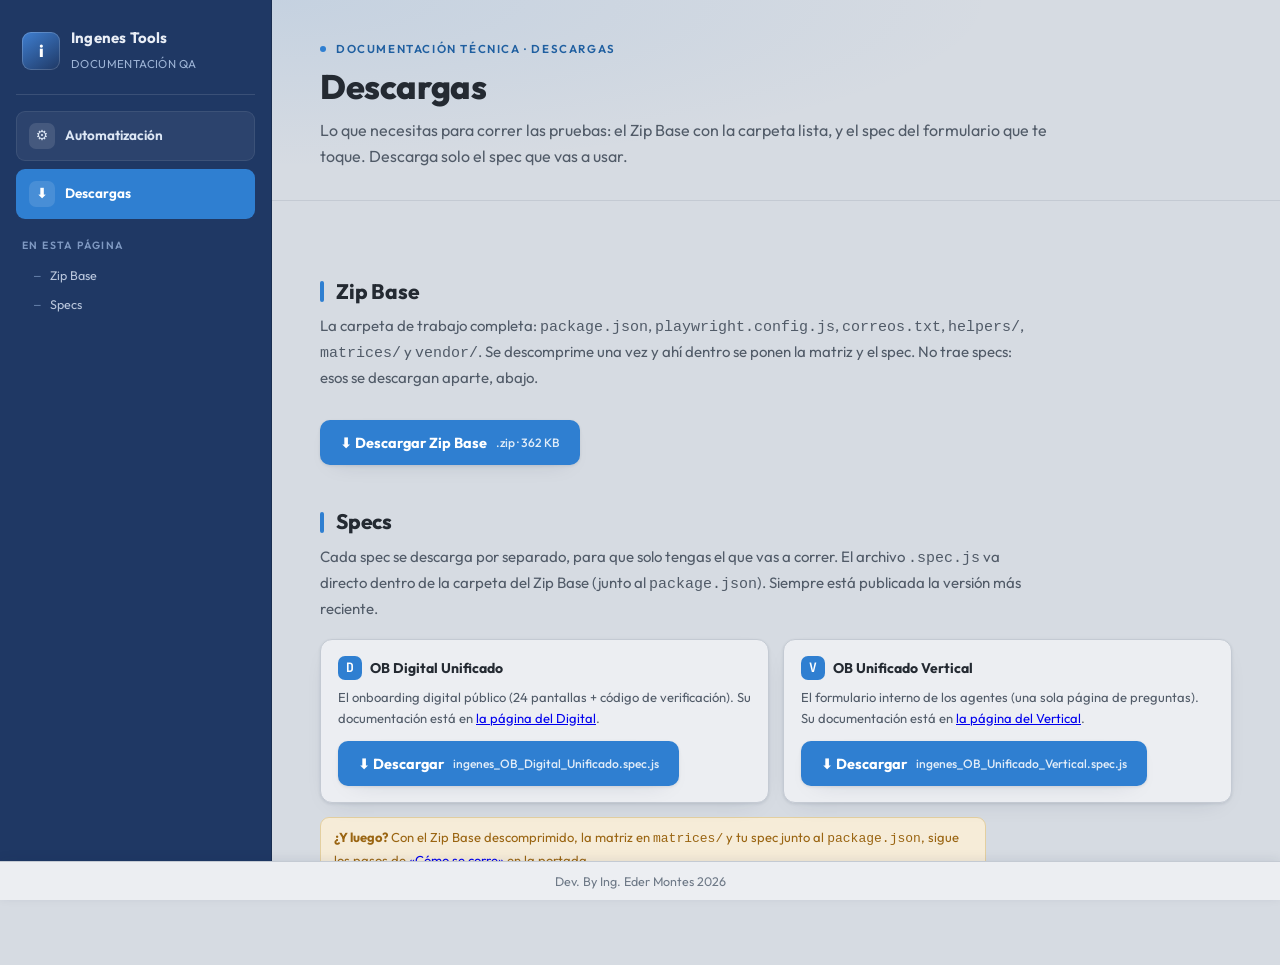
==== descargas.html @ e76271c8 "Botones de módulo + página Descargas" ====
<!doctype html>
<html lang="es">
<head>
<meta charset="utf-8">
<meta name="viewport" content="width=device-width,initial-scale=1">
<title>Descargas · Documentación QA — Ingenes</title>
<link rel="icon" href="data:image/svg+xml,<svg xmlns='http://www.w3.org/2000/svg' viewBox='0 0 100 100'><text y='.9em' font-size='90'>🧪</text></svg>">
<link rel="preconnect" href="https://fonts.googleapis.com">
<link rel="preconnect" href="https://fonts.gstatic.com" crossorigin>
<link href="https://fonts.googleapis.com/css2?family=Outfit:wght@400;500;600;700;800&family=JetBrains+Mono:wght@400;500;600&display=swap" rel="stylesheet">
<link rel="stylesheet" href="estilo.css">
</head>
<body>
<div class="doc-wrap">
  <!-- ===================== SIDEBAR ===================== -->
  <aside class="doc-side">
    <div class="doc-brand">
      <div class="glyph">i</div>
      <div><b>Ingenes Tools</b><span>Documentación QA</span></div>
    </div>

    <a class="btn-mod" href="index.html"><span class="mico">⚙</span> Automatización</a>
    <a class="btn-mod on" href="descargas.html"><span class="mico">⬇</span> Descargas</a>

    <div class="seccTitle">En esta página</div>
    <ul class="doc-toc">
      <li><a href="#zipbase"><span class="n">—</span> Zip Base</a></li>
      <li><a href="#specs"><span class="n">—</span> Specs</a></li>
    </ul>
  </aside>

  <!-- ===================== MAIN ===================== -->
  <main class="doc-main" id="top">
    <header class="doc-head">
      <div class="eyebrow"><span class="dot"></span> Documentación técnica · Descargas</div>
      <h1>Descargas</h1>
      <p class="lede">Lo que necesitas para correr las pruebas: el Zip Base con la carpeta lista, y
        el spec del formulario que te toque. Descarga solo el spec que vas a usar.</p>
    </header>

    <div class="doc-body">

      <!-- ===== ZIP BASE ===== -->
      <section id="zipbase">
        <div class="secHead"><span class="bar"></span><h2>Zip Base</h2></div>
        <p class="secIntro">La carpeta de trabajo completa: <code>package.json</code>,
          <code>playwright.config.js</code>, <code>correos.txt</code>, <code>helpers/</code>,
          <code>matrices/</code> y <code>vendor/</code>. Se descomprime una vez y ahí dentro se
          ponen la matriz y el spec. No trae specs: esos se descargan aparte, abajo.</p>
        <a class="btnZip" href="descargas/paquete_base.zip" download>⬇ Descargar Zip Base
          <small>.zip · 362 KB</small></a>
      </section>

      <!-- ===== SPECS ===== -->
      <section id="specs">
        <div class="secHead"><span class="bar"></span><h2>Specs</h2></div>
        <p class="secIntro">Cada spec se descarga por separado, para que solo tengas el que vas a
          correr. El archivo <code>.spec.js</code> va directo dentro de la carpeta del Zip Base
          (junto al <code>package.json</code>). Siempre está publicada la versión más reciente.</p>

        <div class="grid" style="grid-template-columns:repeat(auto-fit,minmax(300px,1fr))">
          <div class="card">
            <h3><span class="ic">D</span> OB Digital Unificado</h3>
            <p>El onboarding digital público (24 pantallas + código de verificación).
              Su documentación está en <a href="digital.html">la página del Digital</a>.</p>
            <a class="btnZip" href="https://drive.google.com/uc?export=download&amp;id=1WWjgxQOC60i-7vlJYjpPhplYY8ahcqlj">⬇ Descargar
              <small>ingenes_OB_Digital_Unificado.spec.js</small></a>
          </div>
          <div class="card">
            <h3><span class="ic">V</span> OB Unificado Vertical</h3>
            <p>El formulario interno de los agentes (una sola página de preguntas).
              Su documentación está en <a href="vertical.html">la página del Vertical</a>.</p>
            <a class="btnZip" href="https://drive.google.com/uc?export=download&amp;id=1h3YO26q4yd5fGbbvjWOD9lInurzxNKOk">⬇ Descargar
              <small>ingenes_OB_Unificado_Vertical.spec.js</small></a>
          </div>
        </div>

        <div class="nota" style="margin-top:14px"><b>¿Y luego?</b> Con el Zip Base descomprimido,
          la matriz en <code>matrices/</code> y tu spec junto al <code>package.json</code>, sigue
          los pasos de <a href="index.html#correr">«Cómo se corre»</a> en la portada.</div>
      </section>

      <div class="footer">
        <span>Dev. By Ing. Eder Montes 2026</span>
      </div>
    </div>
  </main>
</div>
</body>
</html>
---- estilo.css ----
/* ===== Documentación QA — Ingenes Tools (solo el estilo) =====
     Paleta y tipografía tomadas del dashboard: Outfit, sidebar navy #1f3864,
     fondo gris-azulado, acento azul Ingenes #2f7fd1. */
  :root{
    --navy-900:#14243f; --navy-800:#1f3864; --navy-700:#2c3e50;
    --acento:#2f7fd1; --acento-ink:#1f5fa0;
    --fondo:#d6dbe2; --panel:#eceef2; --panel-2:#e3e7ed; --borde:#c4cad3;
    --ink:#242a32; --ink-tenue:#515b68; --ink-debil:#6e7987;
    --nota:#9a6512; --nota-bg:#f6ecd8; --nota-bd:#e3cfa0;
    --corte:#1f7a4d; --corte-bg:#dcefe4; --corte-bd:#aed9c2;
    /* Cajas de código: tema Monokai, como en el IDE */
    --code-bg:#272822; --code-ink:#f8f8f2; --code-regex:#fd971f;
    --code-str:#e6db74; --code-num:#ae81ff; --code-com:#75715e; --code-kw:#f92672;
    --sombra:0 1px 3px rgba(20,36,63,.10), 0 8px 24px -16px rgba(20,36,63,.25);
    --mono:'JetBrains Mono','Cascadia Code','Consolas',ui-monospace,monospace;
    --sans:'Outfit',system-ui,-apple-system,'Segoe UI',Roboto,sans-serif;
  }
  @media (prefers-color-scheme:dark){
    :root{
      --fondo:#0f1726; --panel:#182236; --panel-2:#1c2740; --borde:#2b3a57;
      --ink:#e7ecf3; --ink-tenue:#a9b4c6; --ink-debil:#8591a7;
      --nota:#e0b765; --nota-bg:#2a2414; --nota-bd:#4a3c1d;
      --corte:#7fd0a5; --corte-bg:#13291f; --corte-bd:#2c4e3b;
      --acento:#5fa0e0; --acento-ink:#8fc0f0;
    }
  }
  :root[data-theme="dark"]{
    --fondo:#0f1726; --panel:#182236; --panel-2:#1c2740; --borde:#2b3a57;
    --ink:#e7ecf3; --ink-tenue:#a9b4c6; --ink-debil:#8591a7;
    --nota:#e0b765; --nota-bg:#2a2414; --nota-bd:#4a3c1d;
    --corte:#7fd0a5; --corte-bg:#13291f; --corte-bd:#2c4e3b;
    --acento:#5fa0e0; --acento-ink:#8fc0f0;
  }
  :root[data-theme="light"]{
    --fondo:#d6dbe2; --panel:#eceef2; --panel-2:#e3e7ed; --borde:#c4cad3;
    --ink:#242a32; --ink-tenue:#515b68; --ink-debil:#6e7987;
    --nota:#9a6512; --nota-bg:#f6ecd8; --nota-bd:#e3cfa0;
    --corte:#1f7a4d; --corte-bg:#dcefe4; --corte-bd:#aed9c2;
    --acento:#2f7fd1; --acento-ink:#1f5fa0;
  }

  *{box-sizing:border-box;margin:0;padding:0}
  .doc-wrap{font-family:var(--sans);background:var(--fondo);color:var(--ink);
    min-height:100vh;display:grid;grid-template-columns:272px 1fr;
    line-height:1.6;-webkit-font-smoothing:antialiased}

  /* ---- Sidebar navy ---- */
  .doc-side{background:var(--navy-800);color:#e9eef6;position:sticky;top:0;
    height:100vh;overflow-y:auto;padding:22px 16px 40px;
    border-right:1px solid rgba(0,0,0,.2)}
  .doc-brand{display:flex;align-items:center;gap:11px;padding:4px 6px 18px;
    border-bottom:1px solid rgba(255,255,255,.12);margin-bottom:16px}
  .doc-brand .glyph{width:38px;height:38px;border-radius:9px;flex:none;
    background:linear-gradient(145deg,#3f7fd1,#1f3864);display:grid;place-items:center;
    font-weight:800;color:#fff;font-size:17px;box-shadow:inset 0 0 0 1px rgba(255,255,255,.18)}
  .doc-brand b{font-size:15px;font-weight:700;letter-spacing:.2px;display:block}
  .doc-brand span{font-size:11.5px;color:#9db4d6;letter-spacing:.4px;text-transform:uppercase}
  .doc-side .seccTitle{font-size:10.5px;letter-spacing:1.4px;text-transform:uppercase;
    color:#7f99c2;margin:18px 6px 7px;font-weight:600}
  .doc-spec{display:block;padding:9px 11px;border-radius:8px;color:#dce6f4;
    text-decoration:none;font-size:13.5px;font-weight:600;background:rgba(255,255,255,.06);
    border:1px solid rgba(255,255,255,.08)}
  .doc-spec.on{background:var(--acento);border-color:transparent;color:#fff}
  .doc-spec small{display:block;font-weight:500;font-size:11px;color:#bcd0ee;margin-top:2px}
  .doc-spec.on small{color:#e7f0fb}
  .doc-toc{list-style:none;margin-top:4px}
  .doc-toc a{display:flex;gap:9px;align-items:baseline;padding:4.5px 8px;border-radius:6px;
    color:#b9c6dc;text-decoration:none;font-size:12.5px;transition:.14s}
  .doc-toc a:hover{background:rgba(255,255,255,.08);color:#fff}
  .doc-toc a .n{font-family:var(--mono);font-size:11px;color:#6f8ab4;min-width:17px;
    text-align:right;font-variant-numeric:tabular-nums}
  .doc-toc a.mt{margin-top:7px}

  /* ---- Main ---- */
  .doc-main{min-width:0;padding:0 0 80px}
  .doc-head{padding:40px 48px 30px;background:
    radial-gradient(120% 140% at 0% 0%, rgba(47,127,209,.10), transparent 60%);
    border-bottom:1px solid var(--borde)}
  .eyebrow{font-size:11.5px;letter-spacing:1.6px;text-transform:uppercase;
    color:var(--acento-ink);font-weight:600;margin-bottom:10px;display:flex;gap:10px;align-items:center}
  .eyebrow .dot{width:6px;height:6px;border-radius:50%;background:var(--acento)}
  .doc-head h1{font-size:34px;font-weight:800;letter-spacing:-.4px;text-wrap:balance;line-height:1.12}
  .doc-head .lede{margin-top:12px;font-size:16px;color:var(--ink-tenue);max-width:68ch}
  .metarow{display:flex;flex-wrap:wrap;gap:8px;margin-top:18px}
  .pill{font-family:var(--mono);font-size:12px;background:var(--panel);border:1px solid var(--borde);
    color:var(--ink-tenue);padding:4px 10px;border-radius:999px}
  .pill b{color:var(--ink)}

  .doc-body{padding:34px 48px 0;max-width:1060px}
  section{margin-bottom:14px}
  .secHead{display:flex;align-items:center;gap:12px;margin:40px 0 6px}
  .secHead h2{font-size:21px;font-weight:750;letter-spacing:-.2px}
  .secHead .bar{height:21px;width:4px;border-radius:3px;background:var(--acento)}
  .secIntro{color:var(--ink-tenue);max-width:72ch;margin-bottom:18px;font-size:15px}

  /* overview cards */
  .grid{display:grid;grid-template-columns:repeat(auto-fit,minmax(224px,1fr));gap:14px;margin:6px 0 10px}
  .card{background:var(--panel);border:1px solid var(--borde);border-radius:12px;
    padding:16px 17px;box-shadow:var(--sombra)}
  .card h3{font-size:14px;font-weight:700;display:flex;align-items:center;gap:8px;margin-bottom:7px}
  .card h3 .ic{width:24px;height:24px;border-radius:7px;background:var(--acento);color:#fff;
    display:grid;place-items:center;font-size:13px;flex:none;font-family:var(--mono)}
  .card p{font-size:13px;color:var(--ink-tenue)}
  .card code{font-family:var(--mono);font-size:12px;background:var(--panel-2);padding:1px 5px;
    border-radius:5px;color:var(--acento-ink)}

  /* ---- Steps ---- */
  .steps{counter-reset:paso;margin-top:8px}
  .step{position:relative;display:grid;grid-template-columns:46px 1fr;gap:18px;
    padding:22px 0;border-top:1px solid var(--borde)}
  .step:first-child{border-top:none}
  .step .num{counter-increment:paso;font-family:var(--mono);font-variant-numeric:tabular-nums}
  .step .num::before{content:counter(paso,decimal-leading-zero);display:grid;place-items:center;
    width:42px;height:42px;border-radius:11px;background:var(--navy-800);color:#dce7f7;
    font-size:14px;font-weight:600;box-shadow:var(--sombra)}
  .step.corte .num::before{background:var(--corte);color:#06231a}
  .step-h{display:flex;flex-wrap:wrap;align-items:baseline;gap:10px}
  .step-h h3{font-size:18px;font-weight:750;letter-spacing:-.2px}
  .step-h .titulo{font-size:13px;color:var(--ink-debil);font-style:italic}
  .chips{display:flex;flex-wrap:wrap;gap:6px;margin:9px 0 2px}
  .chip{font-size:11.5px;letter-spacing:.3px;font-weight:600;padding:3px 9px;border-radius:999px;
    background:var(--acento);color:#fff}
  .chip.sec{background:var(--panel-2);color:var(--ink-tenue);border:1px solid var(--borde)}
  .step p{font-size:14.5px;color:var(--ink-tenue);margin-top:9px;max-width:74ch}
  .step p b{color:var(--ink);font-weight:650}

  .nota{margin-top:11px;padding:9px 13px;border-radius:9px;background:var(--nota-bg);
    border:1px solid var(--nota-bd);color:var(--nota);font-size:13px;max-width:74ch}
  .nota b{color:var(--nota)}
  .corteTag{margin-top:11px;display:inline-flex;align-items:center;gap:8px;padding:7px 12px;
    border-radius:9px;background:var(--corte-bg);border:1px solid var(--corte-bd);
    color:var(--corte);font-size:12.5px;font-weight:650}

  /* code */
  figure.code{margin-top:12px;border-radius:11px;overflow:hidden;border:1px solid var(--borde);
    box-shadow:var(--sombra);max-width:860px}
  figure.code figcaption{background:#1e1f1c;color:#a59f85;font-family:var(--mono);
    font-size:11.5px;padding:7px 14px;display:flex;justify-content:space-between;align-items:center;
    border-bottom:1px solid rgba(255,255,255,.08)}
  figure.code figcaption .f{color:#f8f8f2}
  .code pre{background:var(--code-bg);color:var(--code-ink);font-family:var(--mono);font-size:12.5px;
    line-height:1.7;padding:14px 16px;overflow-x:auto;white-space:pre}
  .code .cm{color:var(--code-com);font-style:italic}
  .code .rx{color:var(--code-regex)}
  .code .st{color:var(--code-str)}
  .code .nu{color:var(--code-num)}
  .code .kw{color:var(--code-kw)}
  .code .fn{color:#a6e22e}

  .footer{position:fixed;left:0;right:0;bottom:0;z-index:50;margin:0;
    padding:9px 20px;background:var(--panel);border-top:1px solid var(--borde);
    color:var(--ink-debil);font-size:12.5px;display:flex;justify-content:center;
    box-shadow:0 -2px 10px rgba(20,36,63,.08)}

  @media (max-width:860px){
    .doc-wrap{grid-template-columns:1fr}
    .doc-side{position:static;height:auto;display:none}
    .doc-head,.doc-body,.footer{padding-left:22px;padding-right:22px}
    .footer{margin-left:0;margin-right:0}
  }

/* ---- Base del sitio (páginas sueltas) ---- */
html,body{margin:0;padding:0;background:var(--fondo)}

/* ---- Portada: tarjetas-liga ---- */
.grid a.card{display:block;text-decoration:none;color:inherit;
  transition:border-color .15s,transform .15s}
.grid a.card:hover{border-color:var(--acento);transform:translateY(-2px)}
.card .ir{margin-top:10px;font-size:12.5px;font-weight:650;color:var(--acento-ink)}

/* ---- Separador de etapa (Vertical) ---- */
.etapaHead{display:flex;align-items:center;gap:12px;margin:36px 0 2px}
.etapaHead .et{font-family:var(--mono);font-size:11px;letter-spacing:1.2px;
  text-transform:uppercase;background:var(--navy-800);color:#dce7f7;
  padding:5px 12px;border-radius:999px;font-weight:600;white-space:nowrap}
.etapaHead .linea{flex:1;height:1px;background:var(--borde)}

/* ---- Lista simple (problemas comunes) ---- */
.lista{margin:8px 0 0;padding-left:0;list-style:none;max-width:74ch}
.lista li{padding:10px 0;border-top:1px solid var(--borde);font-size:14px;color:var(--ink-tenue)}
.lista li:first-child{border-top:none}
.lista li b{color:var(--ink)}
.lista li code{font-family:var(--mono);font-size:12.5px;background:var(--panel-2);
  padding:1px 5px;border-radius:5px;color:var(--acento-ink)}


/* ---- Botones de módulo (sidebar, patrón del dashboard) ---- */
.btn-mod{display:flex;align-items:center;gap:10px;margin-top:8px;
  padding:11px 12px;border-radius:9px;color:#dce6f4;text-decoration:none;
  font-size:13.5px;font-weight:650;background:rgba(255,255,255,.06);
  border:1px solid rgba(255,255,255,.08);transition:.15s}
.btn-mod:hover{background:rgba(255,255,255,.14)}
.btn-mod.on{background:var(--acento);border-color:transparent;color:#fff}
.btn-mod .mico{width:26px;height:26px;border-radius:7px;background:rgba(255,255,255,.12);
  display:grid;place-items:center;font-size:14px;flex:none}

/* ---- Botón de descarga (contenido central) ---- */
.btnZip{display:inline-flex;align-items:center;gap:9px;margin-top:12px;
  padding:11px 20px;border-radius:10px;background:var(--acento);color:#fff;
  text-decoration:none;font-weight:700;font-size:14.5px;box-shadow:var(--sombra);
  transition:.15s}
.btnZip:hover{filter:brightness(1.08);transform:translateY(-1px)}
.btnZip small{font-weight:500;opacity:.85}
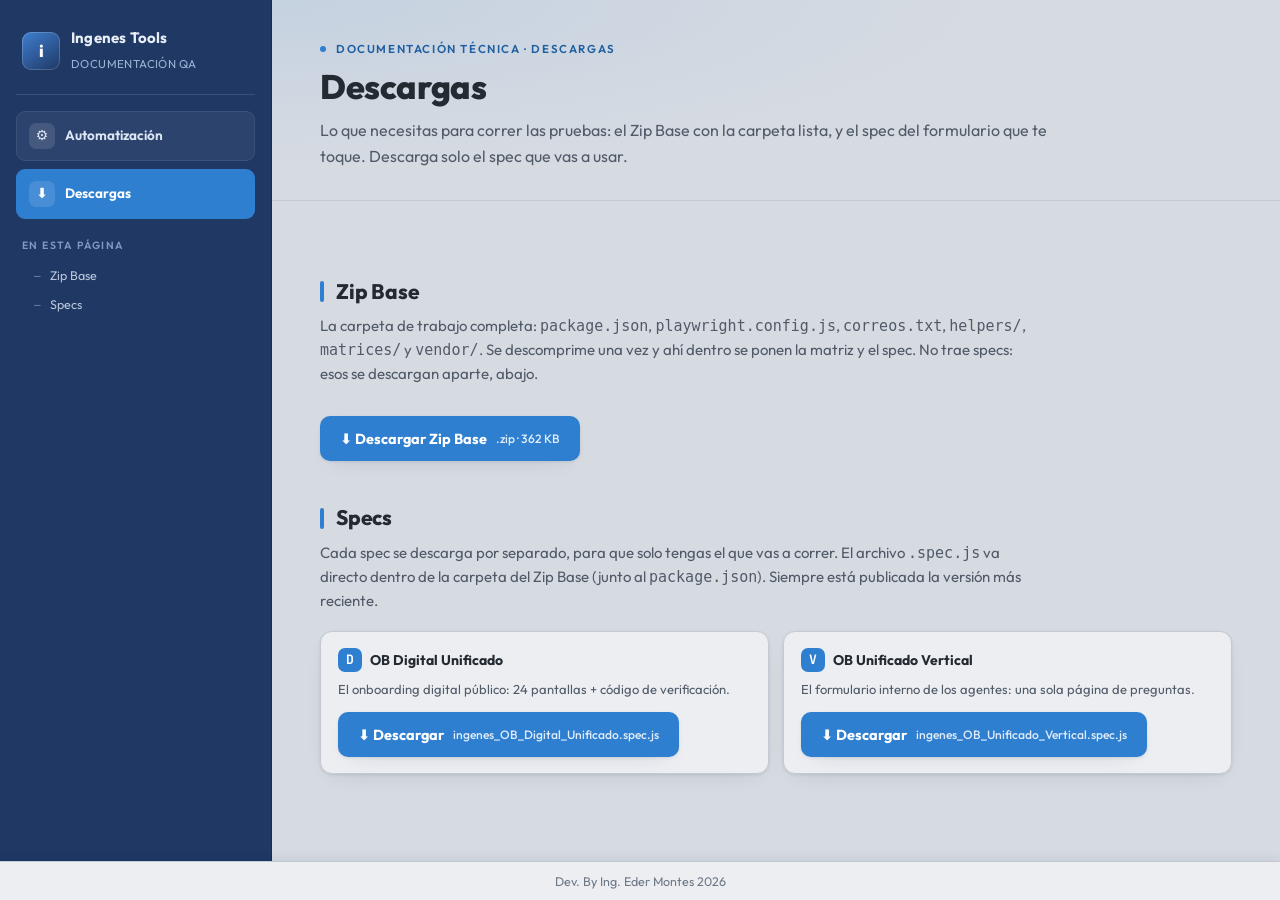
==== commit dabec84f: "Descargas limpia + estilo de ligas" ====
--- a/descargas.html
+++ b/descargas.html
@@ -61,23 +61,18 @@
         <div class="grid" style="grid-template-columns:repeat(auto-fit,minmax(300px,1fr))">
           <div class="card">
             <h3><span class="ic">D</span> OB Digital Unificado</h3>
-            <p>El onboarding digital público (24 pantallas + código de verificación).
-              Su documentación está en <a href="digital.html">la página del Digital</a>.</p>
+            <p>El onboarding digital público: 24 pantallas + código de verificación.</p>
             <a class="btnZip" href="https://drive.google.com/uc?export=download&amp;id=1WWjgxQOC60i-7vlJYjpPhplYY8ahcqlj">⬇ Descargar
               <small>ingenes_OB_Digital_Unificado.spec.js</small></a>
           </div>
           <div class="card">
             <h3><span class="ic">V</span> OB Unificado Vertical</h3>
-            <p>El formulario interno de los agentes (una sola página de preguntas).
-              Su documentación está en <a href="vertical.html">la página del Vertical</a>.</p>
+            <p>El formulario interno de los agentes: una sola página de preguntas.</p>
             <a class="btnZip" href="https://drive.google.com/uc?export=download&amp;id=1h3YO26q4yd5fGbbvjWOD9lInurzxNKOk">⬇ Descargar
               <small>ingenes_OB_Unificado_Vertical.spec.js</small></a>
           </div>
         </div>
 
-        <div class="nota" style="margin-top:14px"><b>¿Y luego?</b> Con el Zip Base descomprimido,
-          la matriz en <code>matrices/</code> y tu spec junto al <code>package.json</code>, sigue
-          los pasos de <a href="index.html#correr">«Cómo se corre»</a> en la portada.</div>
       </section>
 
       <div class="footer">
--- a/estilo.css
+++ b/estilo.css
@@ -201,3 +201,8 @@
   transition:.15s}
 .btnZip:hover{filter:brightness(1.08);transform:translateY(-1px)}
 .btnZip small{font-weight:500;opacity:.85}
+
+/* ---- Ligas dentro del contenido ---- */
+.doc-body p a, .doc-body .nota a, .doc-body li a{color:var(--acento-ink);
+  font-weight:650;text-decoration:none;border-bottom:1px dotted var(--acento-ink)}
+.doc-body p a:hover, .doc-body .nota a:hover, .doc-body li a:hover{color:var(--acento);border-bottom-style:solid}
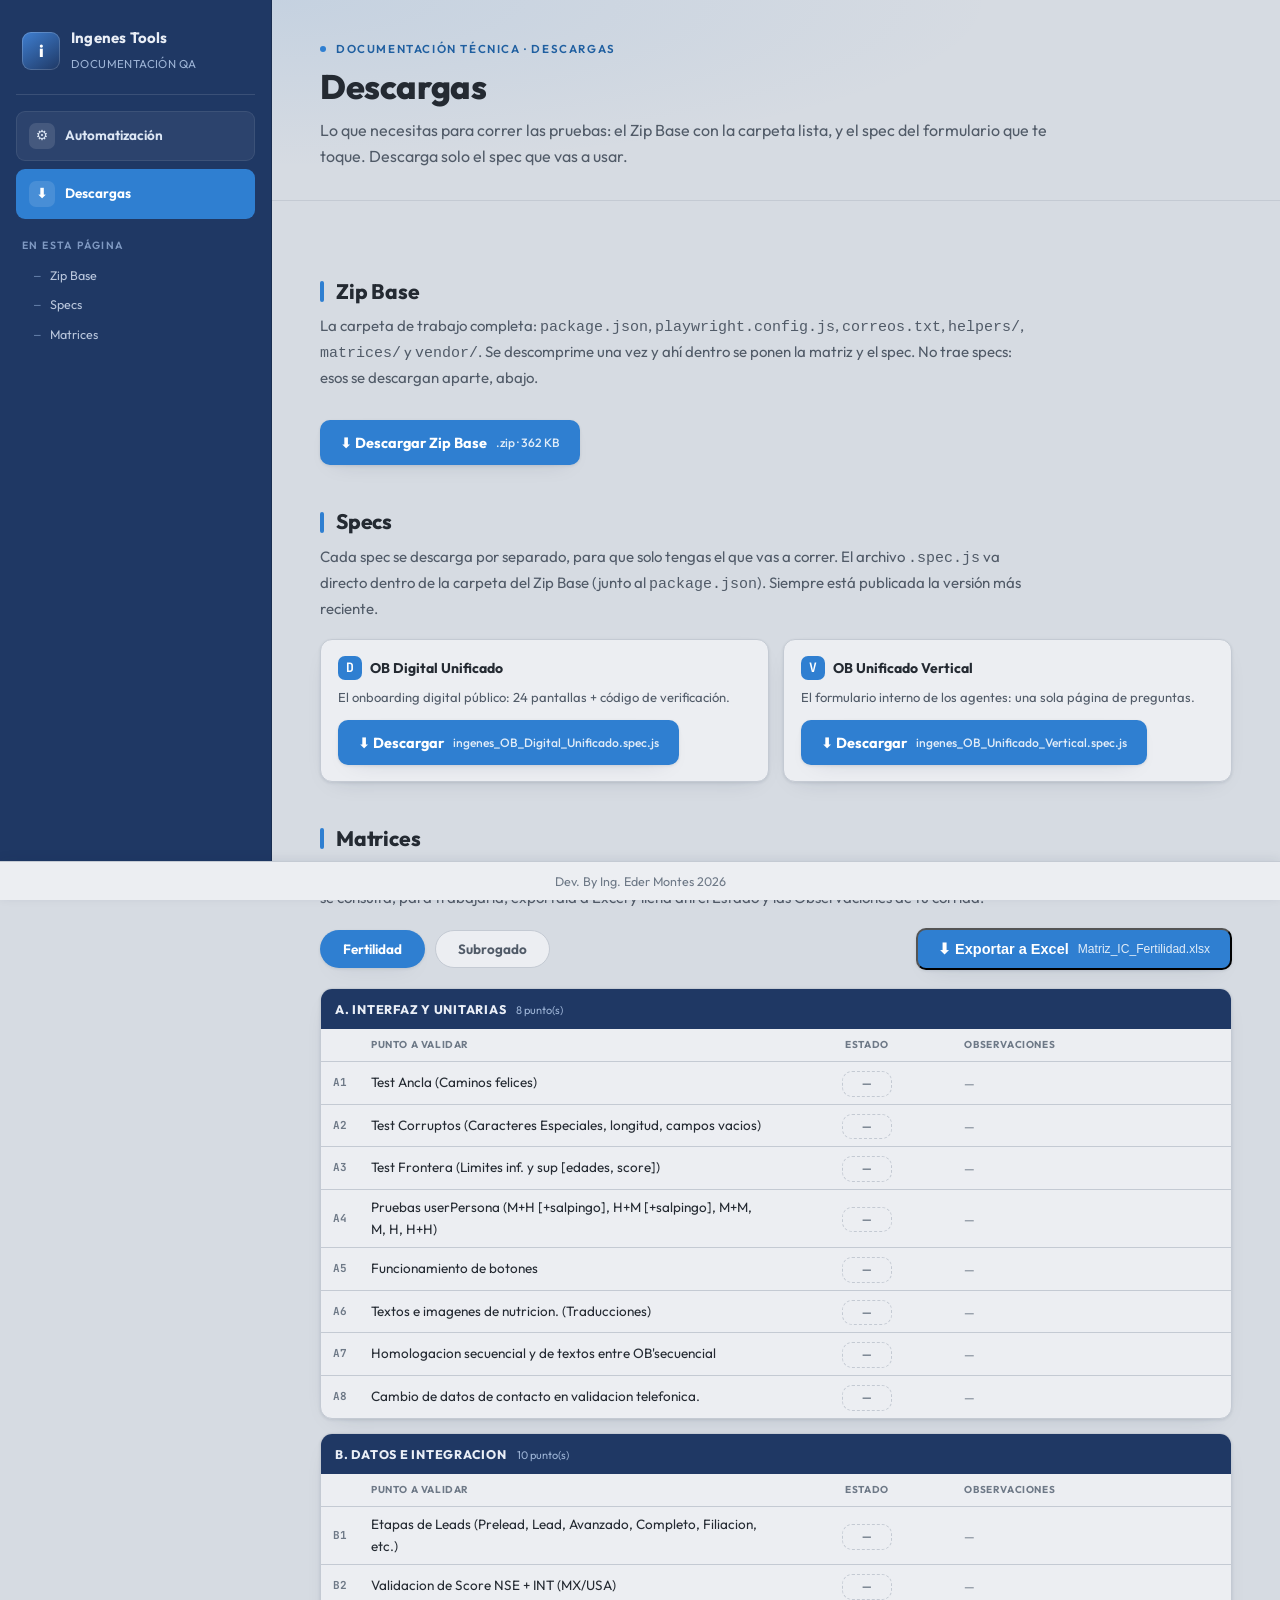
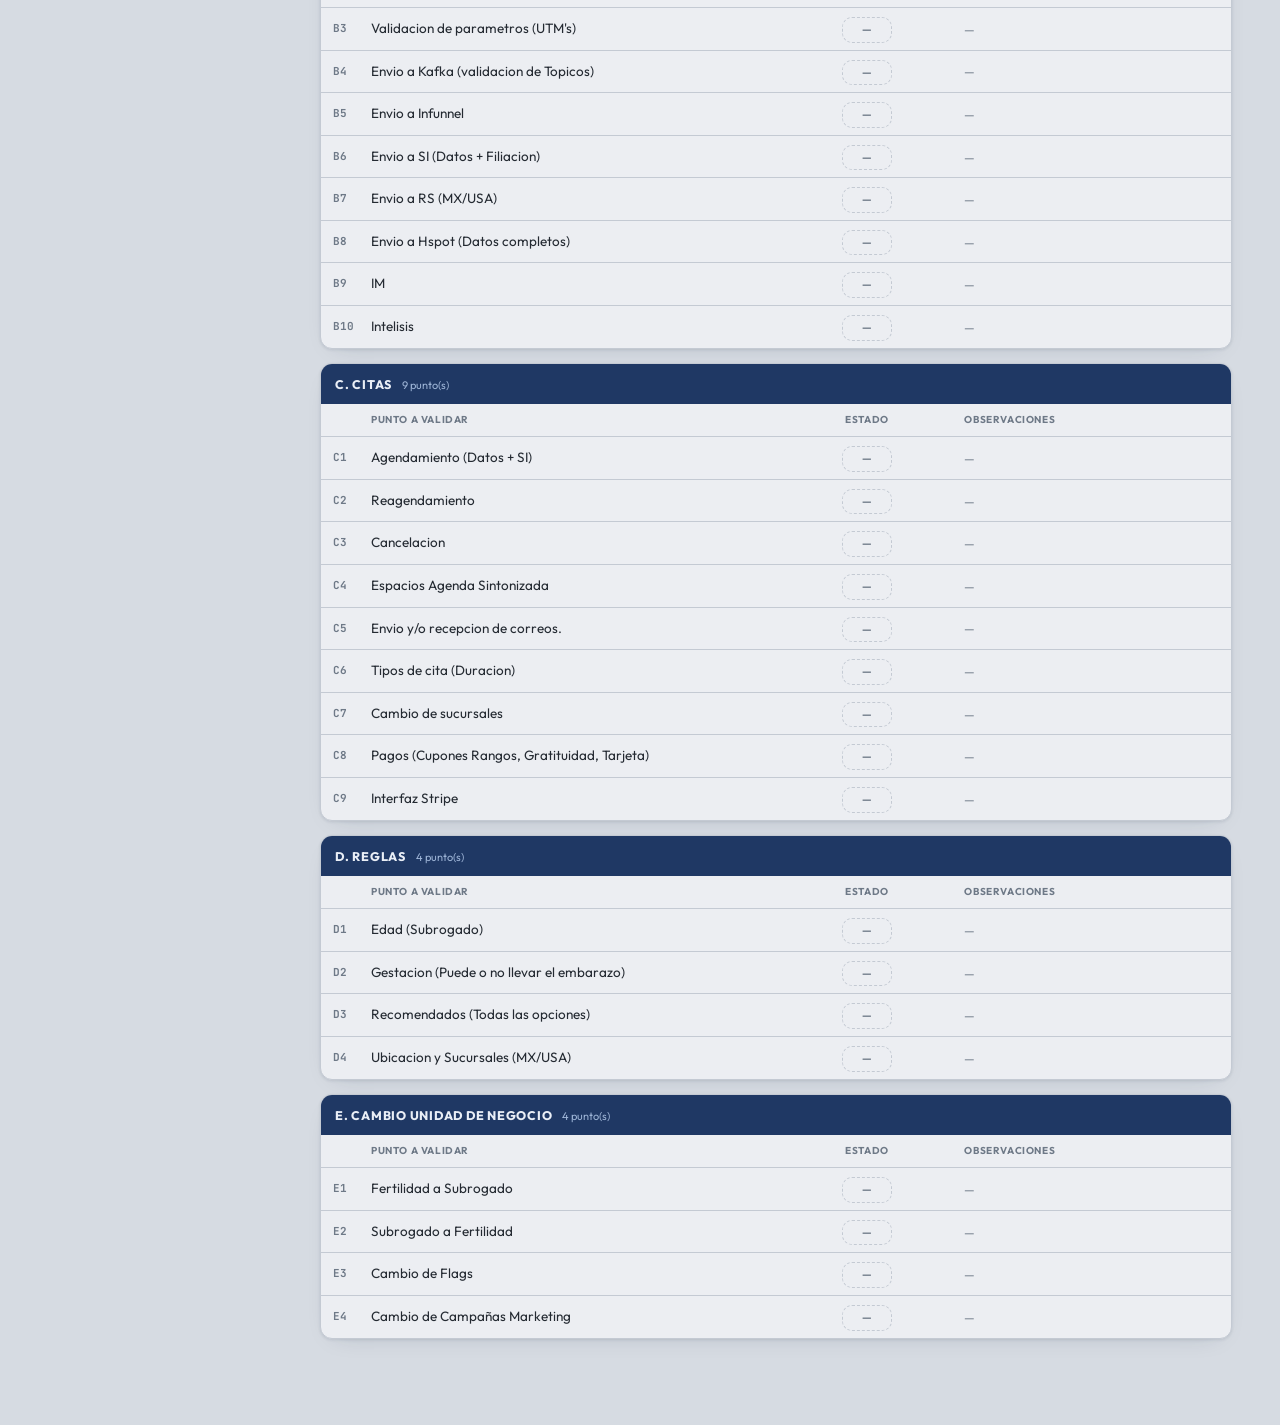
==== commit 720ffb93: "Sección Matrices (solo visualización) + exportar a Excel" ====
--- a/descargas.html
+++ b/descargas.html
@@ -26,6 +26,7 @@
     <ul class="doc-toc">
       <li><a href="#zipbase"><span class="n">—</span> Zip Base</a></li>
       <li><a href="#specs"><span class="n">—</span> Specs</a></li>
+      <li><a href="#matrices"><span class="n">—</span> Matrices</a></li>
     </ul>
   </aside>
 
@@ -75,11 +76,22 @@
 
       </section>
 
+      <!-- ===== MATRICES ===== -->
+      <section id="matrices">
+        <div class="secHead"><span class="bar"></span><h2>Matrices</h2></div>
+        <p class="secIntro">La Matriz IC por unidad de negocio: todo lo que se debe cubrir en una
+          liberación, sección por sección. Aquí solo se consulta; para trabajarla, expórtala a
+          Excel y llena ahí el Estado y las Observaciones de tu corrida.</p>
+        <div id="matrices-panel"></div>
+      </section>
+
       <div class="footer">
         <span>Dev. By Ing. Eder Montes 2026</span>
       </div>
     </div>
   </main>
 </div>
+<script src="vendor/xlsx.full.min.js"></script>
+<script src="matrices.js"></script>
 </body>
 </html>
--- a/estilo.css
+++ b/estilo.css
@@ -206,3 +206,31 @@
 .doc-body p a, .doc-body .nota a, .doc-body li a{color:var(--acento-ink);
   font-weight:650;text-decoration:none;border-bottom:1px dotted var(--acento-ink)}
 .doc-body p a:hover, .doc-body .nota a:hover, .doc-body li a:hover{color:var(--acento);border-bottom-style:solid}
+
+/* ---- Matrices IC (solo visualización) ---- */
+.micBarra{display:flex;flex-wrap:wrap;align-items:center;gap:10px;margin:4px 0 18px}
+.tabU{padding:9px 22px;border-radius:999px;border:1px solid var(--borde);
+  background:var(--panel);color:var(--ink-tenue);font-family:var(--sans);
+  font-size:13.5px;font-weight:650;cursor:pointer;transition:.15s}
+.tabU:hover{border-color:var(--acento)}
+.tabU.on{background:var(--acento);border-color:transparent;color:#fff;box-shadow:var(--sombra)}
+.micSec{border:1px solid var(--borde);border-radius:12px;margin-bottom:14px;
+  background:var(--panel);box-shadow:var(--sombra);overflow:hidden}
+.micSecHead{display:flex;align-items:baseline;gap:10px;padding:10px 14px;
+  background:var(--navy-800);color:#e9eef6}
+.micSecTitulo{font-size:12.5px;font-weight:750;text-transform:uppercase;letter-spacing:.06em}
+.micSecN{font-size:11px;color:#9db4d6}
+.micTabla{width:100%;border-collapse:collapse}
+.micTabla thead th{font-size:10px;text-transform:uppercase;letter-spacing:.06em;
+  color:var(--ink-debil);text-align:left;padding:8px 10px;border-bottom:1px solid var(--borde)}
+.micTabla tbody tr{border-bottom:1px solid var(--borde)}
+.micTabla tbody tr:last-child{border-bottom:none}
+.micTabla tbody tr:hover{background:var(--panel-2)}
+.micCod{padding:7px 4px 7px 12px;width:40px;font-family:var(--mono);font-size:11px;
+  font-weight:700;color:var(--ink-debil);white-space:nowrap}
+.micPunto{padding:7px 10px;width:46%;font-size:13.5px;color:var(--ink)}
+.micEstado{padding:7px 10px;text-align:center;white-space:nowrap}
+.micObs{padding:7px 10px;font-size:12.5px;color:var(--ink-debil)}
+.micChip{display:inline-block;min-width:50px;text-align:center;padding:3px 9px;
+  border-radius:10px;font-size:11px;font-weight:700;color:var(--ink-debil);
+  background:var(--panel);border:1px dashed var(--borde)}
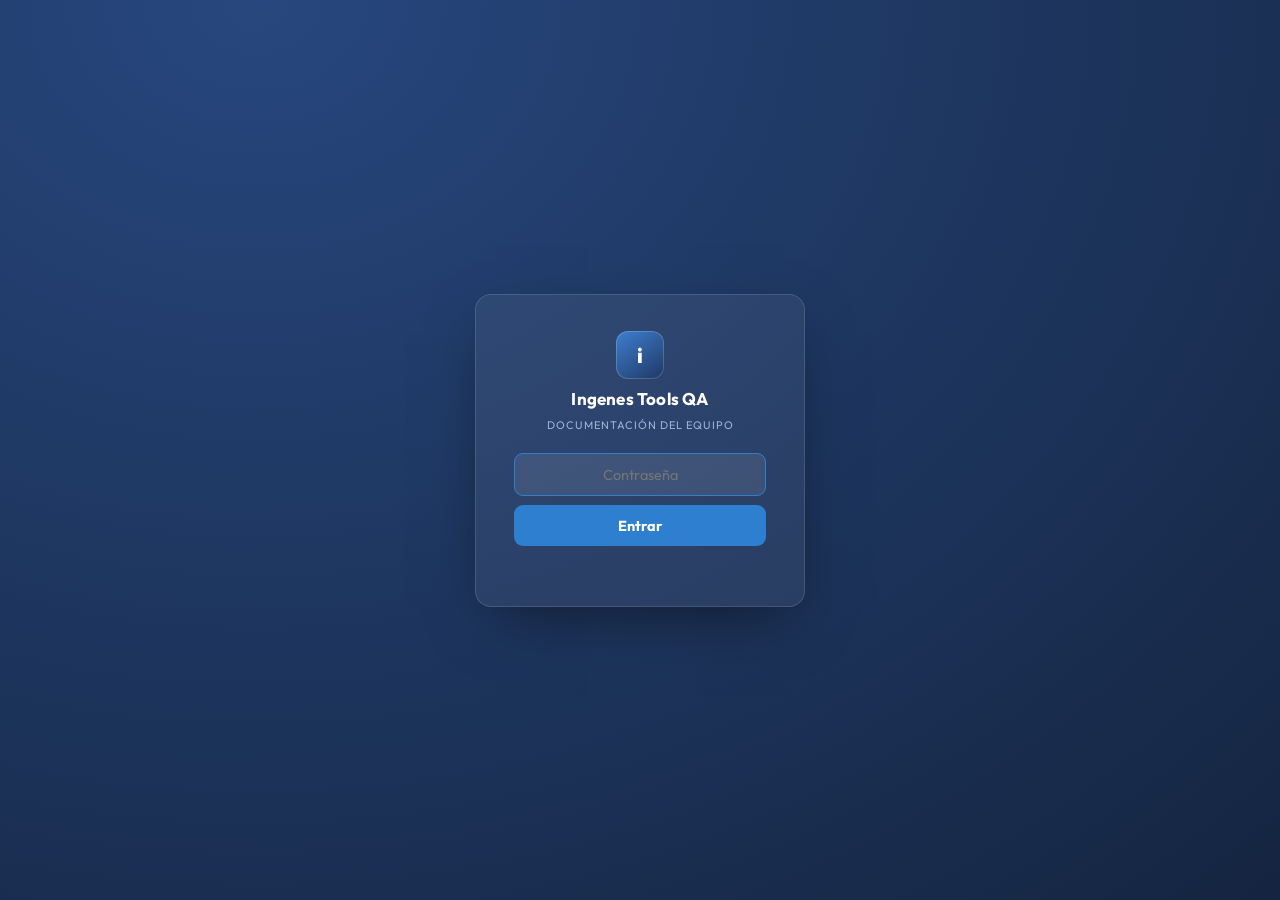
==== commit 3bf0bfff: "Título Ingenes Tools QA + candado de acceso" ====
--- a/descargas.html
+++ b/descargas.html
@@ -3,12 +3,13 @@
 <head>
 <meta charset="utf-8">
 <meta name="viewport" content="width=device-width,initial-scale=1">
-<title>Descargas · Documentación QA — Ingenes</title>
+<title>Descargas · Ingenes Tools QA</title>
 <link rel="icon" href="data:image/svg+xml,<svg xmlns='http://www.w3.org/2000/svg' viewBox='0 0 100 100'><text y='.9em' font-size='90'>🧪</text></svg>">
 <link rel="preconnect" href="https://fonts.googleapis.com">
 <link rel="preconnect" href="https://fonts.gstatic.com" crossorigin>
 <link href="https://fonts.googleapis.com/css2?family=Outfit:wght@400;500;600;700;800&family=JetBrains+Mono:wght@400;500;600&display=swap" rel="stylesheet">
 <link rel="stylesheet" href="estilo.css">
+<script src="candado.js"></script>
 </head>
 <body>
 <div class="doc-wrap">
@@ -16,7 +17,7 @@
   <aside class="doc-side">
     <div class="doc-brand">
       <div class="glyph">i</div>
-      <div><b>Ingenes Tools</b><span>Documentación QA</span></div>
+      <div><b>Ingenes Tools QA</b><span>Documentación</span></div>
     </div>
 
     <a class="btn-mod" href="index.html"><span class="mico">⚙</span> Automatización</a>
--- a/estilo.css
+++ b/estilo.css
@@ -234,3 +234,27 @@
 .micChip{display:inline-block;min-width:50px;text-align:center;padding:3px 9px;
   border-radius:10px;font-size:11px;font-weight:700;color:var(--ink-debil);
   background:var(--panel);border:1px dashed var(--borde)}
+
+/* ---- Candado de acceso ---- */
+html.candado .doc-wrap{display:none}
+#candado-overlay{position:fixed;inset:0;z-index:999;display:grid;place-items:center;
+  background:radial-gradient(120% 140% at 20% 0%, #27477e, var(--navy-900))}
+#candado-form{display:flex;flex-direction:column;gap:9px;align-items:center;
+  width:min(330px,88vw);padding:36px 38px;border-radius:16px;font-family:var(--sans);
+  background:rgba(255,255,255,.06);border:1px solid rgba(255,255,255,.13);
+  box-shadow:0 20px 60px -20px rgba(0,0,0,.55)}
+#candado-form .candado-glyph{width:48px;height:48px;border-radius:12px;
+  background:linear-gradient(145deg,#3f7fd1,#1f3864);display:grid;place-items:center;
+  font-weight:800;color:#fff;font-size:21px;font-family:var(--sans);
+  box-shadow:inset 0 0 0 1px rgba(255,255,255,.18)}
+#candado-form b{color:#fff;font-size:17px;letter-spacing:.2px}
+#candado-form span{color:#9db4d6;font-size:11px;text-transform:uppercase;letter-spacing:1px}
+#candado-form input{width:100%;margin-top:12px;padding:11px 12px;border-radius:9px;
+  border:1px solid rgba(255,255,255,.22);background:rgba(255,255,255,.09);color:#fff;
+  font-size:14.5px;text-align:center;font-family:var(--sans);outline:none}
+#candado-form input:focus{border-color:var(--acento)}
+#candado-form button{width:100%;padding:11px;border:none;border-radius:9px;
+  background:var(--acento);color:#fff;font-weight:700;font-size:14.5px;cursor:pointer;
+  font-family:var(--sans);transition:.15s}
+#candado-form button:hover{filter:brightness(1.1)}
+#candado-error{color:#ffa3a3;font-size:12px;min-height:15px;font-style:normal}
